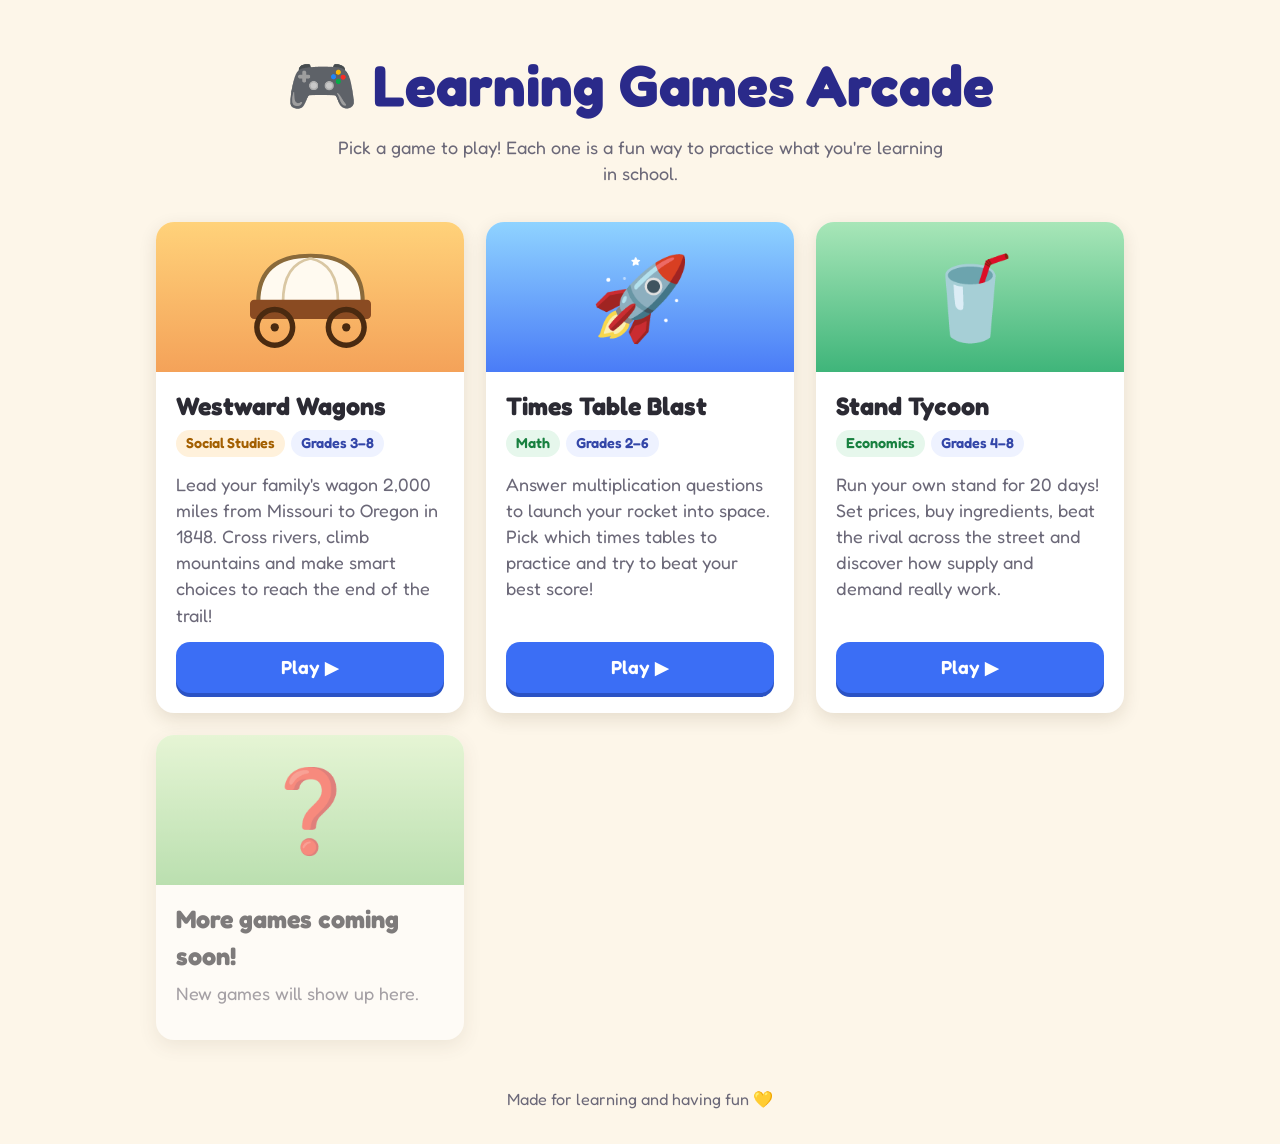
==== index.html @ be3e2dc5 "Add Stand Tycoon economics game A 20-day small-business simulation. Kids buy ingredients, set prices" ====
<!doctype html>
<html lang="en">
<head>
  <meta charset="utf-8">
  <meta name="viewport" content="width=device-width, initial-scale=1">
  <title>Learning Games Arcade</title>
  <link rel="preconnect" href="https://fonts.googleapis.com">
  <link href="https://fonts.googleapis.com/css2?family=Fredoka:wght@400;600;700&display=swap" rel="stylesheet">
  <link rel="stylesheet" href="css/style.css">
</head>
<body>
  <main class="wrap">
    <section class="hero">
      <h1>🎮 Learning Games Arcade</h1>
      <p>Pick a game to play! Each one is a fun way to practice what you're learning in school.</p>
    </section>

    <!--
      To add a new game:
        1. Make a folder in games/ (for example games/spelling/) with an index.html inside.
        2. Copy one of the <a class="game-card"> blocks below and change the link, art, title and text.
    -->
    <section class="game-grid">

      <a class="game-card" href="games/westward/index.html">
        <div class="art" style="background: linear-gradient(#ffd27a, #f4a259);">
          <svg viewBox="0 0 120 80" aria-hidden="true">
            <path d="M22 44 Q22 10 60 10 Q98 10 98 44 Z" fill="#fffaf0" stroke="#8a6a3a" stroke-width="3"/>
            <path d="M40 44 Q40 16 60 12 M80 44 Q80 16 60 12" fill="none" stroke="#d9c7a3" stroke-width="2"/>
            <rect x="16" y="42" width="88" height="14" rx="3" fill="#8a4b22"/>
            <circle cx="34" cy="62" r="13" fill="none" stroke="#4a2a10" stroke-width="4"/>
            <circle cx="86" cy="62" r="13" fill="none" stroke="#4a2a10" stroke-width="4"/>
            <circle cx="34" cy="62" r="3" fill="#4a2a10"/><circle cx="86" cy="62" r="3" fill="#4a2a10"/>
          </svg>
        </div>
        <div class="body">
          <h2>Westward Wagons</h2>
          <div class="tags">
            <span class="tag orange">Social Studies</span>
            <span class="tag">Grades 3–8</span>
          </div>
          <p>Lead your family's wagon 2,000 miles from Missouri to Oregon in 1848. Cross rivers, climb mountains and make smart choices to reach the end of the trail!</p>
          <span class="btn block">Play ▶</span>
        </div>
      </a>

      <a class="game-card" href="games/multiplication/index.html">
        <div class="art" style="background: linear-gradient(#8fd3ff, #4a7cf7);">🚀</div>
        <div class="body">
          <h2>Times Table Blast</h2>
          <div class="tags">
            <span class="tag green">Math</span>
            <span class="tag">Grades 2–6</span>
          </div>
          <p>Answer multiplication questions to launch your rocket into space. Pick which times tables to practice and try to beat your best score!</p>
          <span class="btn block">Play ▶</span>
        </div>
      </a>

      <a class="game-card" href="games/economics/index.html">
        <div class="art" style="background: linear-gradient(#a8e6b8, #3fb57a);">🥤</div>
        <div class="body">
          <h2>Stand Tycoon</h2>
          <div class="tags">
            <span class="tag green">Economics</span>
            <span class="tag">Grades 4–8</span>
          </div>
          <p>Run your own stand for 20 days! Set prices, buy ingredients, beat the rival across the street and discover how supply and demand really work.</p>
          <span class="btn block">Play ▶</span>
        </div>
      </a>

      <div class="game-card coming-soon">
        <div class="art" style="background: linear-gradient(#d7f5c8, #8fd18a);">❓</div>
        <div class="body">
          <h2>More games coming soon!</h2>
          <p>New games will show up here.</p>
        </div>
      </div>

    </section>
  </main>
  <footer class="footer">Made for learning and having fun 💛</footer>
</body>
</html>
---- css/style.css ----
/* Shared styles for the Learning Games Arcade */
:root {
  --bg: #fdf6e9;
  --surface: #ffffff;
  --text: #2b2a33;
  --muted: #6b6878;
  --primary: #3b6ef5;
  --primary-dark: #2a52c4;
  --good: #22a55b;
  --bad: #e2463b;
  --warn: #f2a516;
  --border: #e7dfcf;
  --shadow: 0 6px 18px rgba(60, 40, 10, 0.12);
  --radius: 18px;
  --font: "Fredoka", "Trebuchet MS", system-ui, sans-serif;
}

* { box-sizing: border-box; }

html, body {
  margin: 0;
  padding: 0;
  background: var(--bg);
  color: var(--text);
  font-family: var(--font);
  font-size: 18px;
  line-height: 1.45;
}

a { color: var(--primary); }

.wrap {
  max-width: 1000px;
  margin: 0 auto;
  padding: 16px;
}

/* ---------- Top bar ---------- */
.topbar {
  display: flex;
  align-items: center;
  justify-content: space-between;
  gap: 12px;
  padding: 12px 16px;
  background: var(--surface);
  border-bottom: 3px solid var(--border);
}
.topbar .home-link {
  text-decoration: none;
  font-weight: 600;
  color: var(--primary);
  font-size: 1rem;
  white-space: nowrap;
}
.topbar h1 {
  margin: 0;
  font-size: 1.3rem;
  text-align: center;
  flex: 1;
}
.topbar .spacer { width: 110px; }

/* ---------- Buttons ---------- */
.btn {
  display: inline-flex;
  align-items: center;
  justify-content: center;
  gap: 8px;
  font-family: inherit;
  font-size: 1.05rem;
  font-weight: 600;
  padding: 12px 22px;
  border: none;
  border-radius: 14px;
  background: var(--primary);
  color: #fff;
  cursor: pointer;
  box-shadow: 0 4px 0 var(--primary-dark);
  transition: transform 0.08s, box-shadow 0.08s, filter 0.15s;
  text-decoration: none;
  min-height: 48px;
}
.btn:hover { filter: brightness(1.07); }
.btn:active { transform: translateY(3px); box-shadow: 0 1px 0 var(--primary-dark); }
.btn:disabled { opacity: 0.45; cursor: not-allowed; }
.btn.secondary { background: #ece6d8; color: var(--text); box-shadow: 0 4px 0 #cfc5ae; }
.btn.good { background: var(--good); box-shadow: 0 4px 0 #17803f; }
.btn.warn { background: var(--warn); box-shadow: 0 4px 0 #c27f05; color: #2b2a33; }
.btn.small { padding: 8px 14px; font-size: 0.95rem; min-height: 40px; }
.btn.block { width: 100%; }

.card {
  background: var(--surface);
  border-radius: var(--radius);
  box-shadow: var(--shadow);
  padding: 20px;
}

.hidden { display: none !important; }

.muted { color: var(--muted); }

.center { text-align: center; }

/* ---------- Home page ---------- */
.hero {
  text-align: center;
  padding: 28px 16px 8px;
}
.hero h1 {
  font-size: clamp(2rem, 6vw, 3.2rem);
  margin: 0 0 6px;
  color: #2a2a8a;
}
.hero p { margin: 0 auto; max-width: 620px; color: var(--muted); }

.game-grid {
  display: grid;
  grid-template-columns: repeat(auto-fill, minmax(280px, 1fr));
  gap: 22px;
  margin-top: 28px;
}
.game-card {
  display: flex;
  flex-direction: column;
  background: var(--surface);
  border-radius: var(--radius);
  box-shadow: var(--shadow);
  overflow: hidden;
  text-decoration: none;
  color: inherit;
  transition: transform 0.15s, box-shadow 0.15s;
}
.game-card:hover { transform: translateY(-5px) rotate(-0.5deg); box-shadow: 0 12px 26px rgba(60, 40, 10, 0.18); }
.game-card .art {
  height: 150px;
  display: flex;
  align-items: center;
  justify-content: center;
  font-size: 4.5rem;
}
.game-card .art svg { height: 110px; width: auto; }
.game-card .body { padding: 16px 20px 20px; flex: 1; display: flex; flex-direction: column; }
.game-card h2 { margin: 0 0 6px; font-size: 1.4rem; }
.game-card p { margin: 0 0 14px; color: var(--muted); flex: 1; }
.tags { display: flex; flex-wrap: wrap; gap: 6px; margin-bottom: 14px; }
.tag {
  font-size: 0.8rem;
  font-weight: 600;
  padding: 3px 10px;
  border-radius: 999px;
  background: #eef2ff;
  color: #3346a8;
}
.tag.green { background: #e6f7ec; color: #17803f; }
.tag.orange { background: #fff1db; color: #a35f00; }
.game-card.coming-soon { opacity: 0.6; pointer-events: none; }

.footer { text-align: center; color: var(--muted); font-size: 0.9rem; padding: 32px 16px; }

@media (max-width: 520px) {
  html, body { font-size: 16px; }
  .topbar .spacer { display: none; }
  .topbar h1 { font-size: 1.1rem; }
}
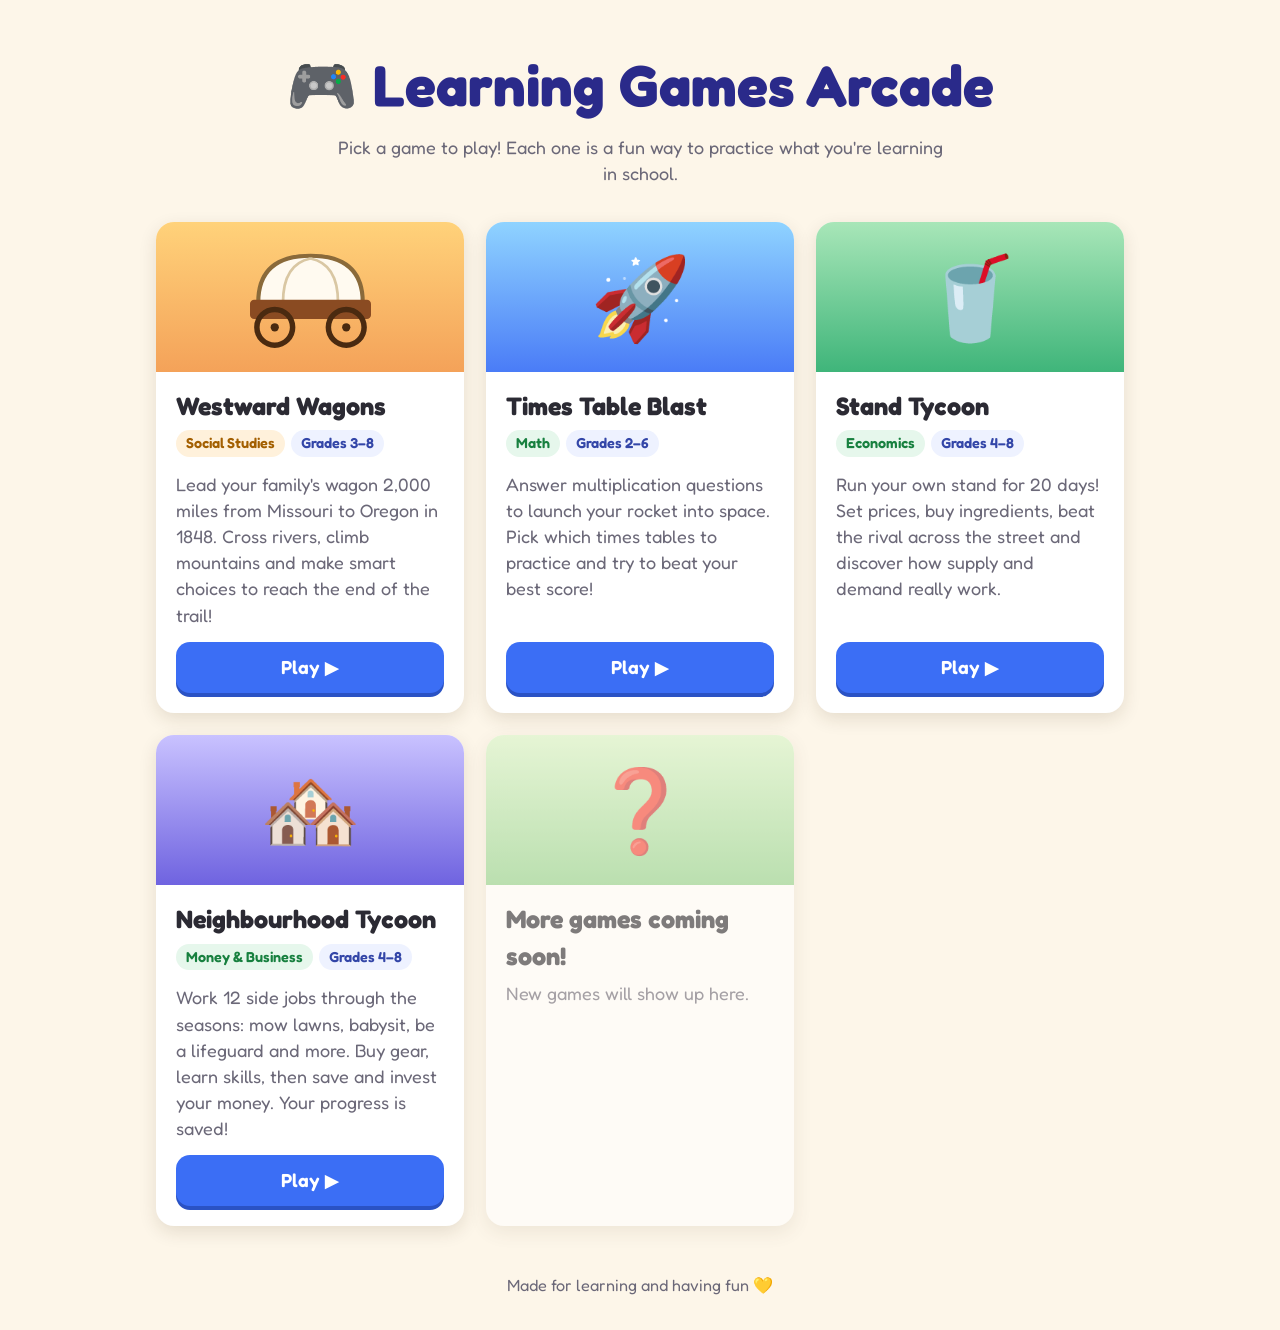
==== commit ba604e1e: "Add Neighbourhood Tycoon side-job game A season-by-season money game. Each week kids split limited f" ====
--- a/index.html
+++ b/index.html
@@ -70,6 +70,19 @@
         </div>
       </a>
 
+      <a class="game-card" href="games/neighbourhood/index.html">
+        <div class="art" style="background: linear-gradient(#c9c2ff, #6f63e0);">🏘️</div>
+        <div class="body">
+          <h2>Neighbourhood Tycoon</h2>
+          <div class="tags">
+            <span class="tag green">Money &amp; Business</span>
+            <span class="tag">Grades 4–8</span>
+          </div>
+          <p>Work 12 side jobs through the seasons: mow lawns, babysit, be a lifeguard and more. Buy gear, learn skills, then save and invest your money. Your progress is saved!</p>
+          <span class="btn block">Play ▶</span>
+        </div>
+      </a>
+
       <div class="game-card coming-soon">
         <div class="art" style="background: linear-gradient(#d7f5c8, #8fd18a);">❓</div>
         <div class="body">
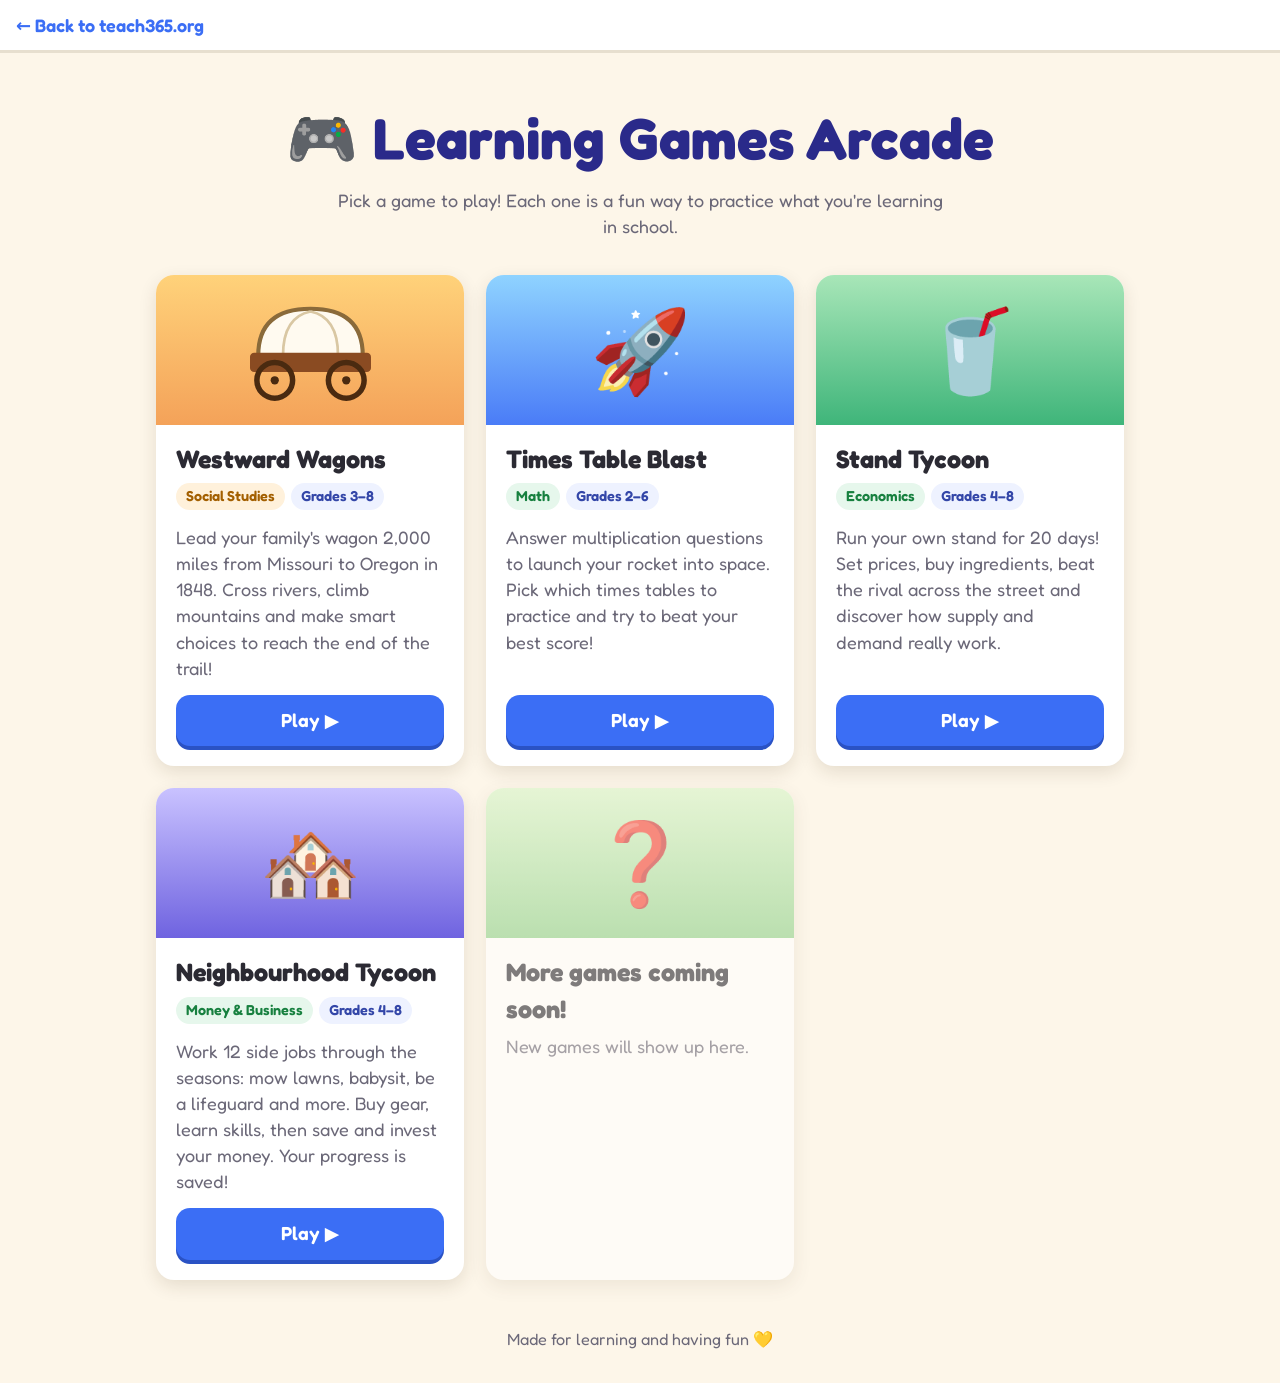
==== commit 096e8ad5: "Add teach365.org shortcut link to every page header Co-Authored-By: Claude Sonnet 5.5 <noreply@anthr" ====
--- a/index.html
+++ b/index.html
@@ -9,6 +9,10 @@
   <link rel="stylesheet" href="css/style.css">
 </head>
 <body>
+  <header class="topbar">
+    <a class="home-link" href="https://teach365.org">← Back to teach365.org</a>
+  </header>
+
   <main class="wrap">
     <section class="hero">
       <h1>🎮 Learning Games Arcade</h1>
--- a/css/style.css
+++ b/css/style.css
@@ -59,6 +59,7 @@
   flex: 1;
 }
 .topbar .spacer { width: 110px; }
+.topbar .ext-link { min-width: 110px; text-align: right; text-decoration: none; font-weight: 600; font-size: 0.95rem; color: var(--primary); white-space: nowrap; }
 
 /* ---------- Buttons ---------- */
 .btn {
@@ -161,5 +162,7 @@
 @media (max-width: 520px) {
   html, body { font-size: 16px; }
   .topbar .spacer { display: none; }
+  .topbar .ext-link { min-width: 0; font-size: 0.85rem; }
+  .topbar { padding: 10px 12px; gap: 8px; }
   .topbar h1 { font-size: 1.1rem; }
 }
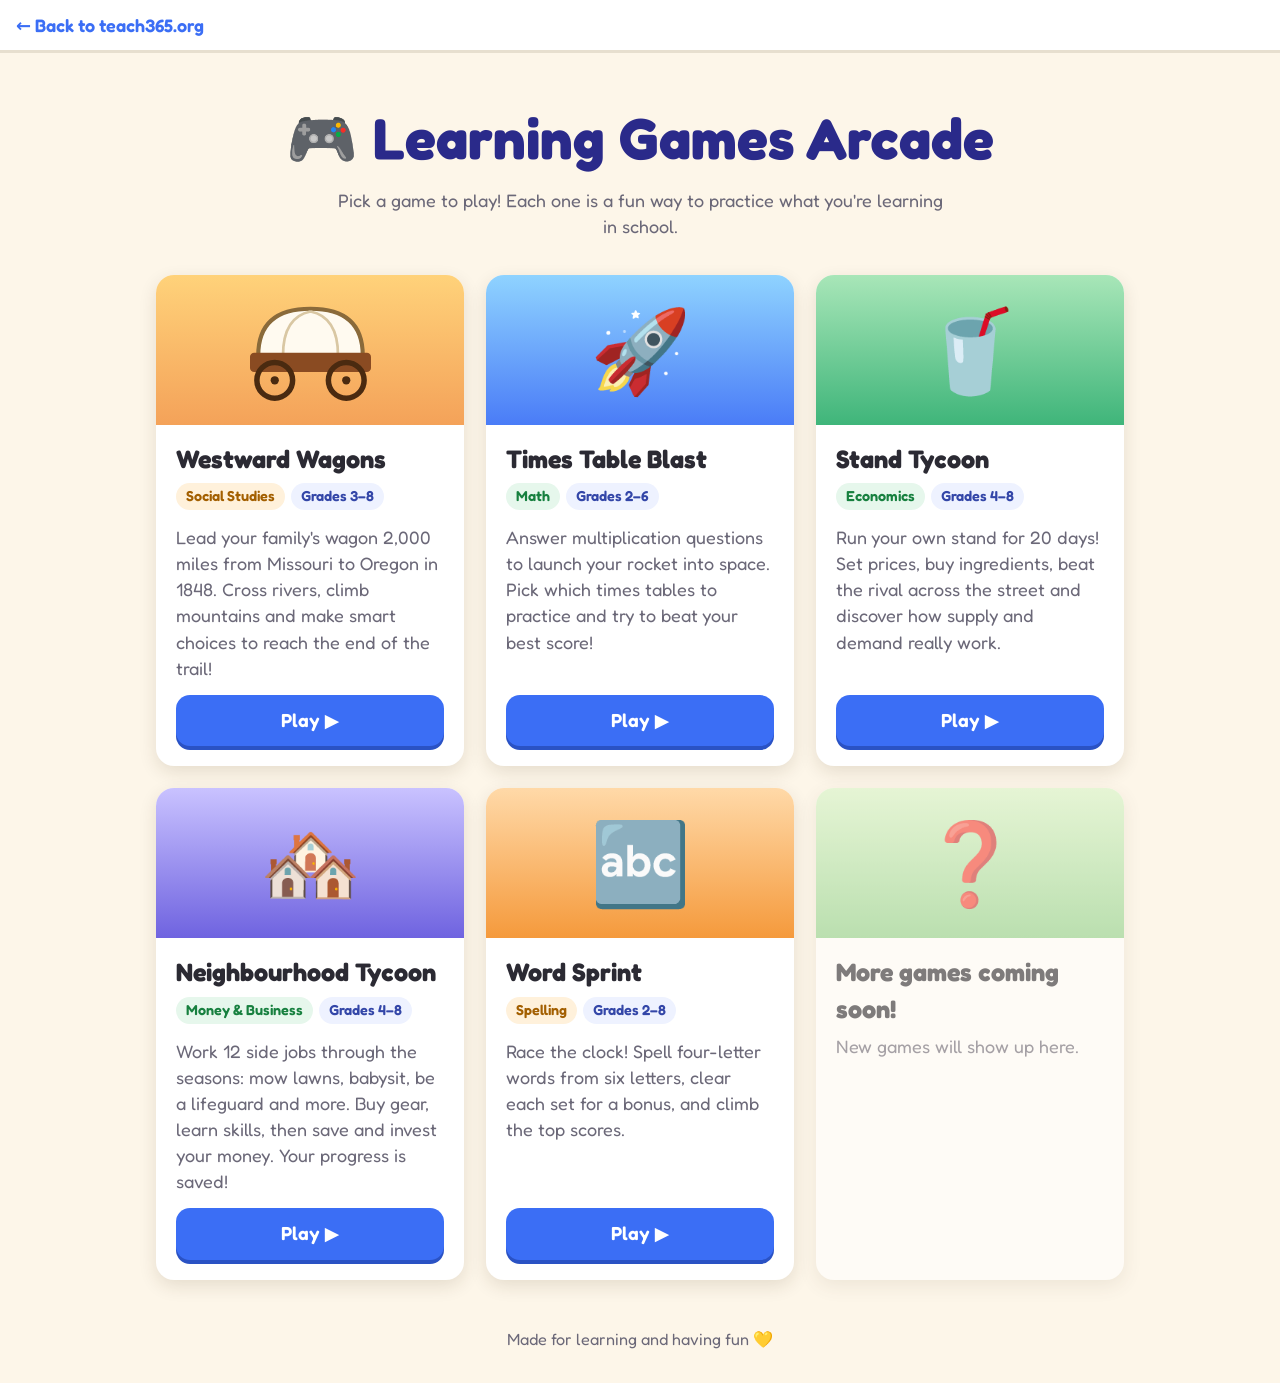
==== commit 51a85f75: "Add Word Sprint spelling game Pick a 1, 2 or 3 minute timer, get six letters (3 vowels + 3 consonant" ====
--- a/index.html
+++ b/index.html
@@ -87,6 +87,19 @@
         </div>
       </a>
 
+      <a class="game-card" href="games/wordsprint/index.html">
+        <div class="art" style="background: linear-gradient(#ffd9a8, #f59a3c);">🔤</div>
+        <div class="body">
+          <h2>Word Sprint</h2>
+          <div class="tags">
+            <span class="tag orange">Spelling</span>
+            <span class="tag">Grades 2–8</span>
+          </div>
+          <p>Race the clock! Spell four-letter words from six letters, clear each set for a bonus, and climb the top scores.</p>
+          <span class="btn block">Play ▶</span>
+        </div>
+      </a>
+
       <div class="game-card coming-soon">
         <div class="art" style="background: linear-gradient(#d7f5c8, #8fd18a);">❓</div>
         <div class="body">
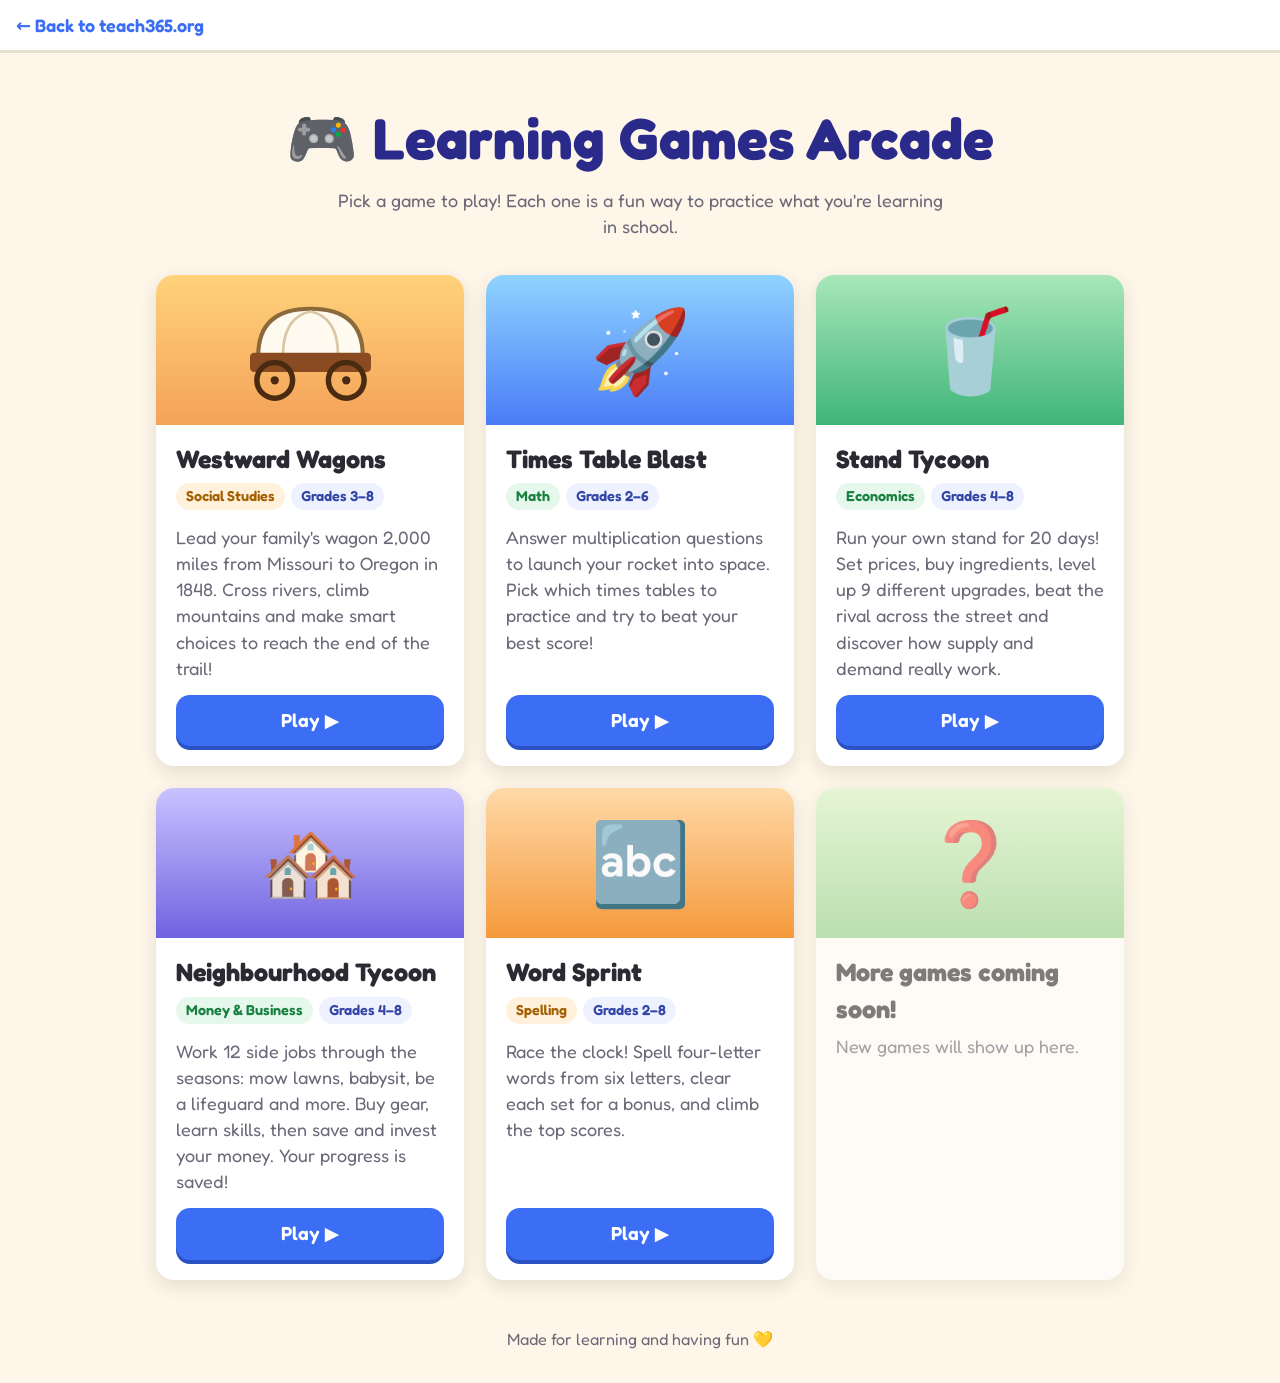
==== commit 9f41669f: "Stand Tycoon: 5-level upgrades and five new upgrades Every upgrade now has 5 levels, each costing mo" ====
--- a/index.html
+++ b/index.html
@@ -69,7 +69,7 @@
             <span class="tag green">Economics</span>
             <span class="tag">Grades 4–8</span>
           </div>
-          <p>Run your own stand for 20 days! Set prices, buy ingredients, beat the rival across the street and discover how supply and demand really work.</p>
+          <p>Run your own stand for 20 days! Set prices, buy ingredients, level up 9 different upgrades, beat the rival across the street and discover how supply and demand really work.</p>
           <span class="btn block">Play ▶</span>
         </div>
       </a>
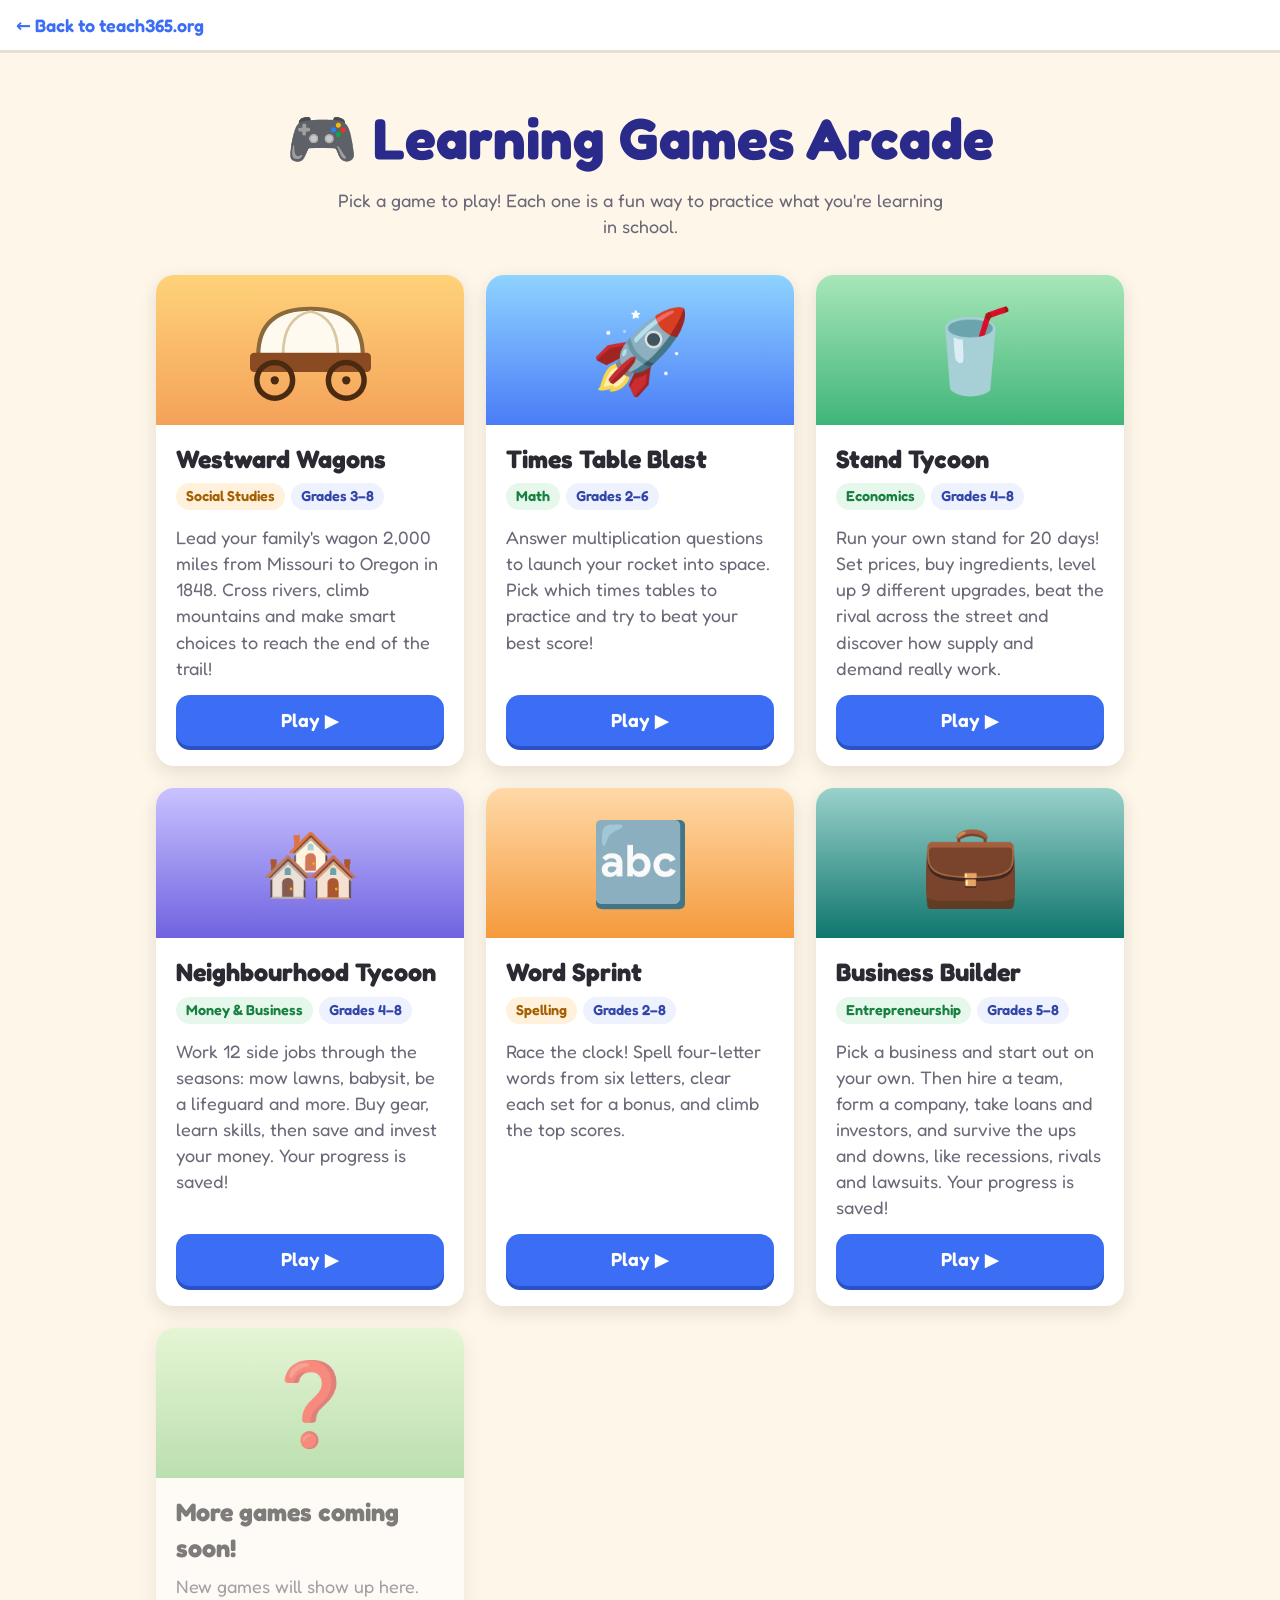
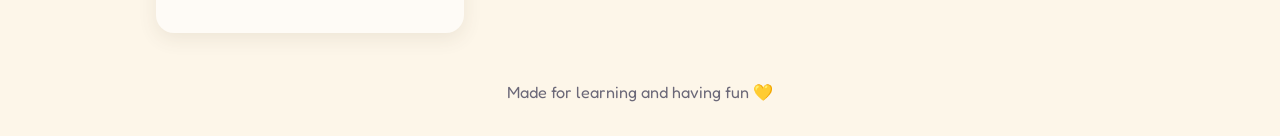
==== commit ebe04244: "Add Business Builder entrepreneurship game Pick one of 8 businesses and run it quarter by quarter fo" ====
--- a/index.html
+++ b/index.html
@@ -100,6 +100,19 @@
         </div>
       </a>
 
+      <a class="game-card" href="games/business/index.html">
+        <div class="art" style="background: linear-gradient(#9ad1cb, #0f766e);">💼</div>
+        <div class="body">
+          <h2>Business Builder</h2>
+          <div class="tags">
+            <span class="tag green">Entrepreneurship</span>
+            <span class="tag">Grades 5–8</span>
+          </div>
+          <p>Pick a business and start out on your own. Then hire a team, form a company, take loans and investors, and survive the ups and downs, like recessions, rivals and lawsuits. Your progress is saved!</p>
+          <span class="btn block">Play ▶</span>
+        </div>
+      </a>
+
       <div class="game-card coming-soon">
         <div class="art" style="background: linear-gradient(#d7f5c8, #8fd18a);">❓</div>
         <div class="body">
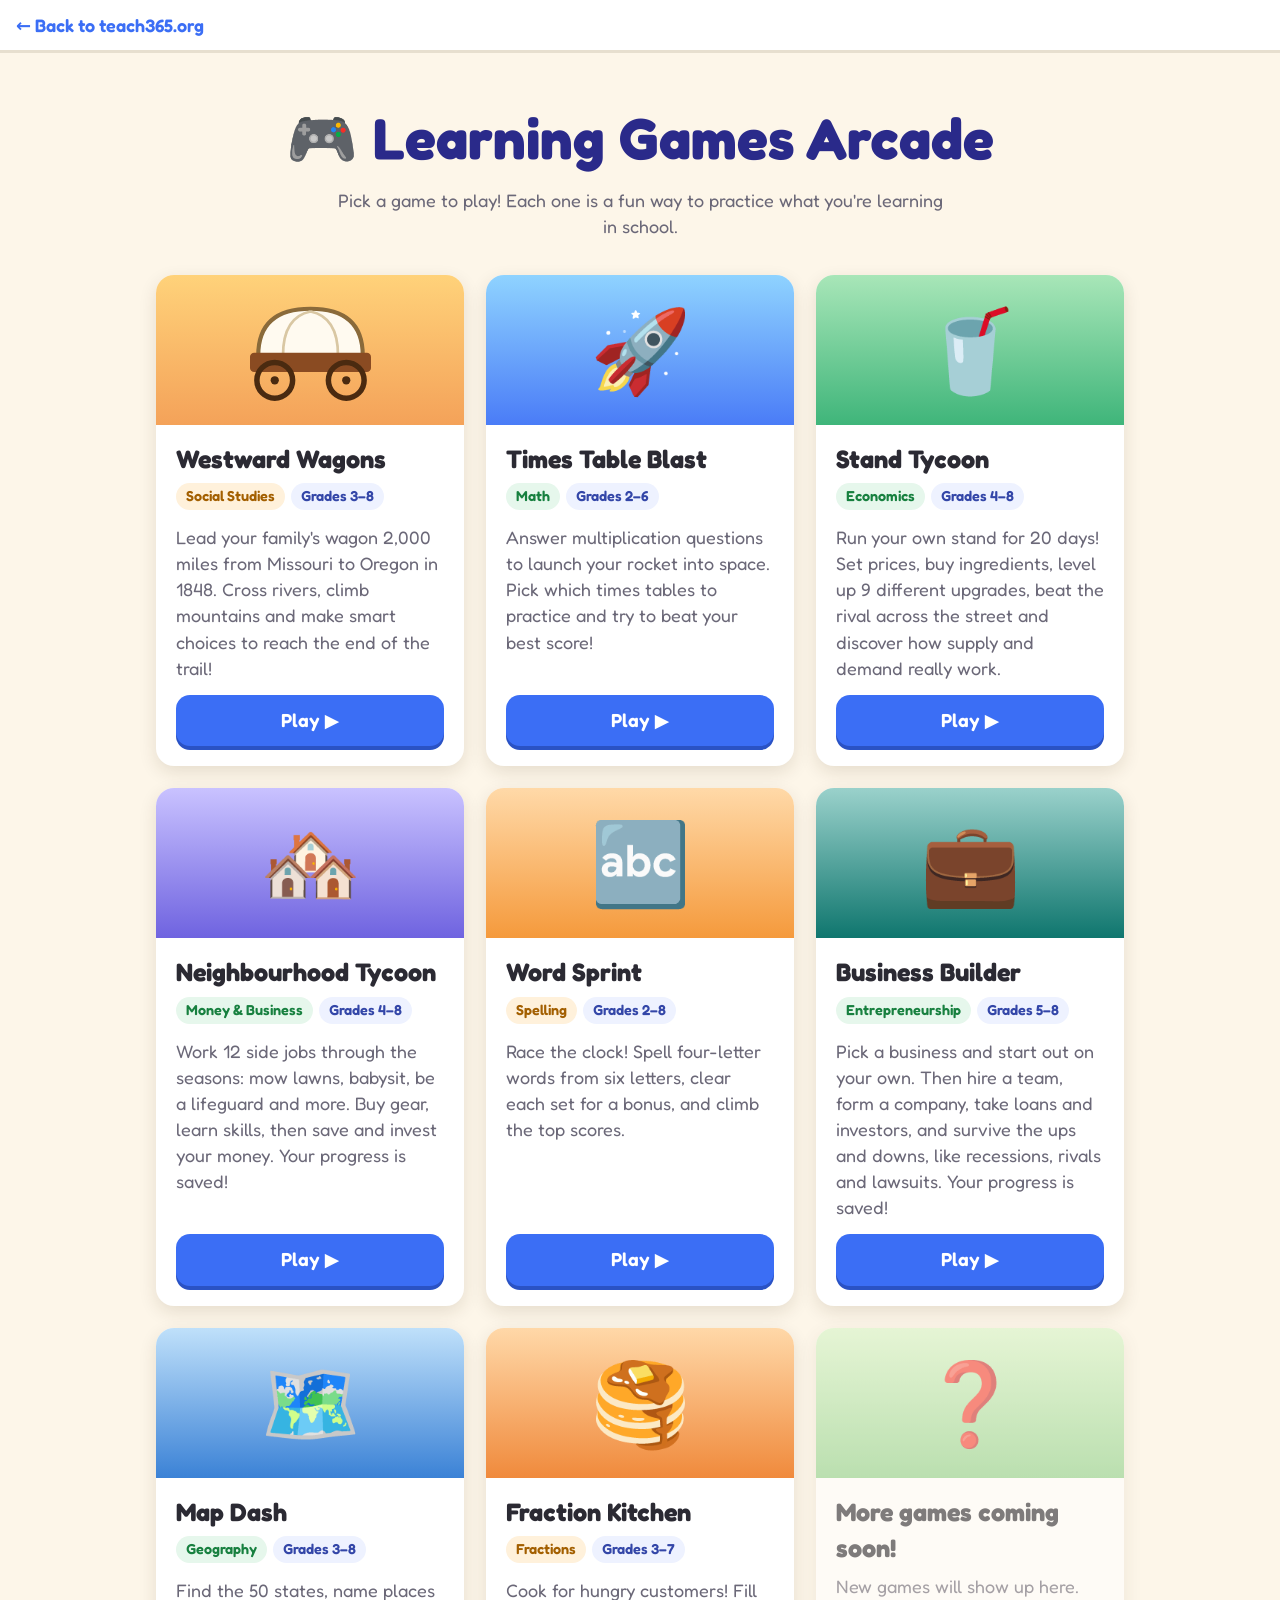
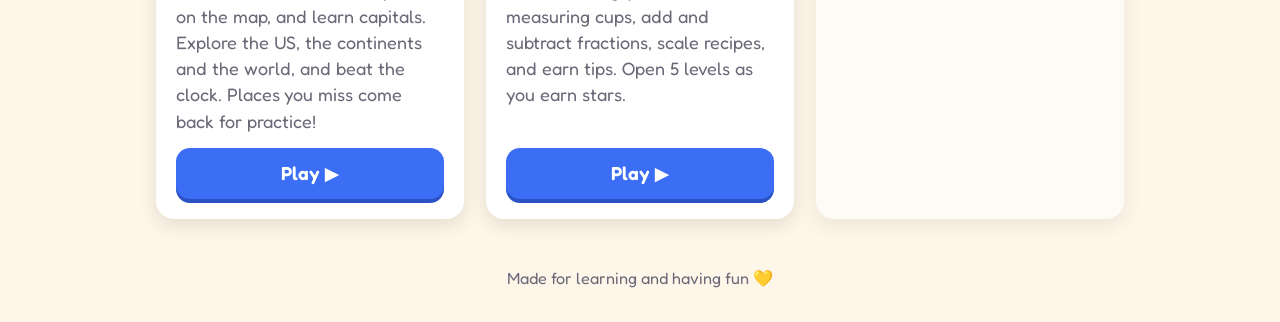
==== commit 3529f9c4: "Add Map Dash and Fraction Kitchen games, shared player picker Co-Authored-By: Claude Sonnet 5.5 <nor" ====
--- a/index.html
+++ b/index.html
@@ -113,6 +113,32 @@
         </div>
       </a>
 
+      <a class="game-card" href="games/mapdash/index.html">
+        <div class="art" style="background: linear-gradient(#bfe0fa, #3b82d6);">🗺️</div>
+        <div class="body">
+          <h2>Map Dash</h2>
+          <div class="tags">
+            <span class="tag green">Geography</span>
+            <span class="tag">Grades 3–8</span>
+          </div>
+          <p>Find the 50 states, name places on the map, and learn capitals. Explore the US, the continents and the world, and beat the clock. Places you miss come back for practice!</p>
+          <span class="btn block">Play ▶</span>
+        </div>
+      </a>
+
+      <a class="game-card" href="games/fractions/index.html">
+        <div class="art" style="background: linear-gradient(#ffd8a8, #f08a3c);">🥞</div>
+        <div class="body">
+          <h2>Fraction Kitchen</h2>
+          <div class="tags">
+            <span class="tag orange">Fractions</span>
+            <span class="tag">Grades 3–7</span>
+          </div>
+          <p>Cook for hungry customers! Fill measuring cups, add and subtract fractions, scale recipes, and earn tips. Open 5 levels as you earn stars.</p>
+          <span class="btn block">Play ▶</span>
+        </div>
+      </a>
+
       <div class="game-card coming-soon">
         <div class="art" style="background: linear-gradient(#d7f5c8, #8fd18a);">❓</div>
         <div class="body">
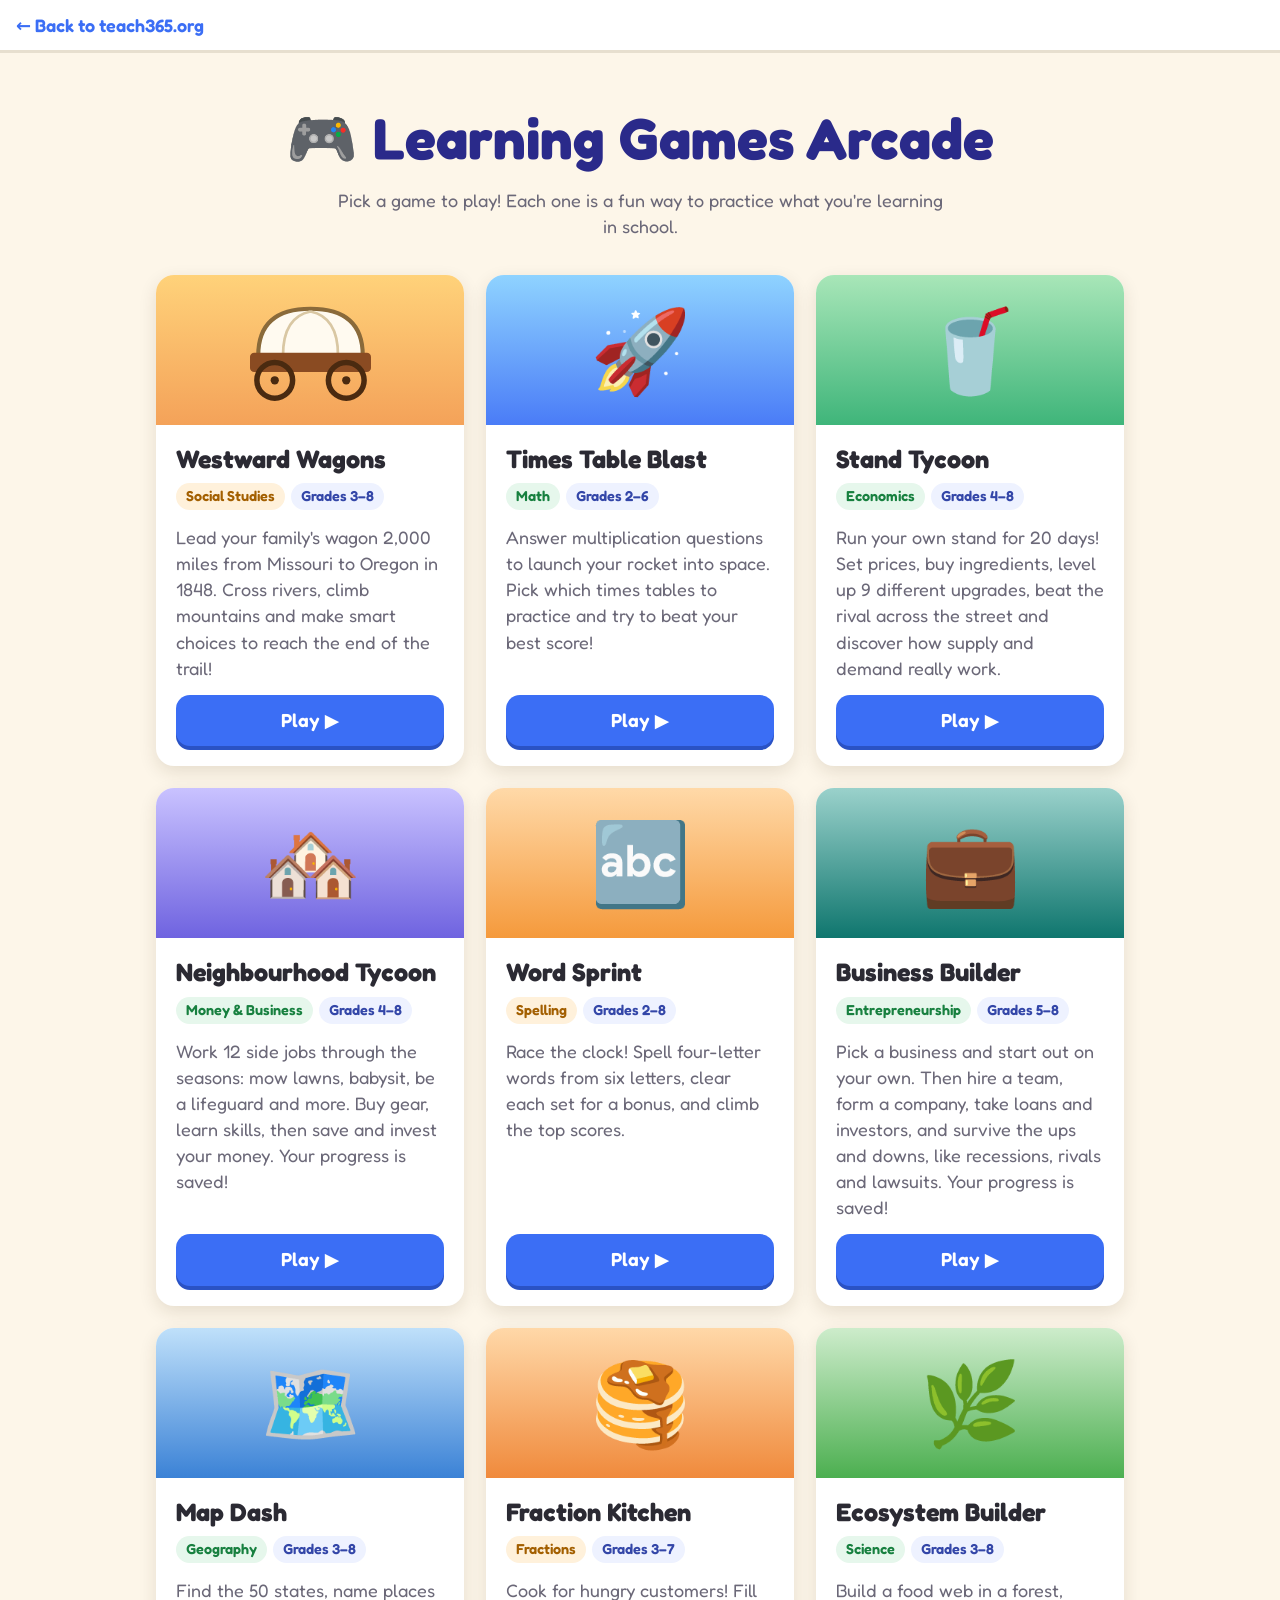
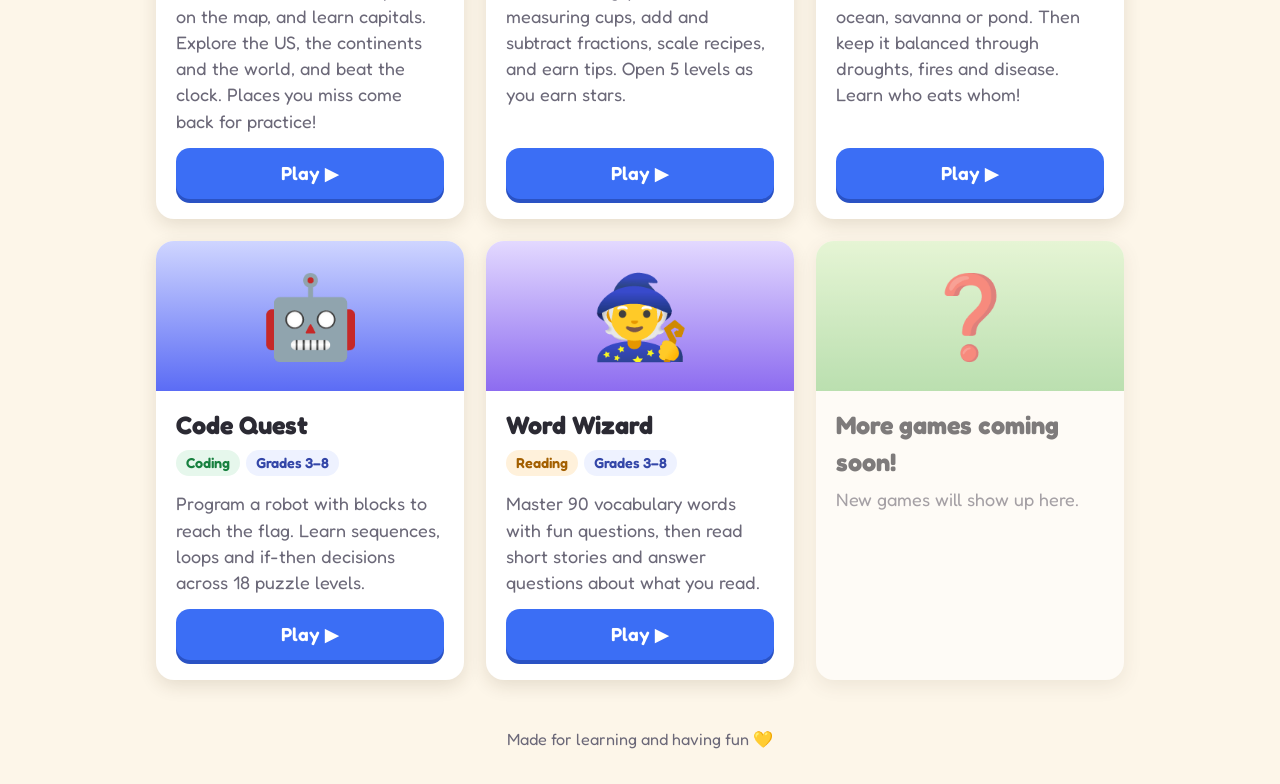
==== commit 73b870a3: "Add Ecosystem Builder, Code Quest and Word Wizard games Co-Authored-By: Claude Sonnet 5.5 <noreply@a" ====
--- a/index.html
+++ b/index.html
@@ -139,6 +139,45 @@
         </div>
       </a>
 
+      <a class="game-card" href="games/ecosystem/index.html">
+        <div class="art" style="background: linear-gradient(#cdeccb, #4caf50);">🌿</div>
+        <div class="body">
+          <h2>Ecosystem Builder</h2>
+          <div class="tags">
+            <span class="tag green">Science</span>
+            <span class="tag">Grades 3–8</span>
+          </div>
+          <p>Build a food web in a forest, ocean, savanna or pond. Then keep it balanced through droughts, fires and disease. Learn who eats whom!</p>
+          <span class="btn block">Play ▶</span>
+        </div>
+      </a>
+
+      <a class="game-card" href="games/codequest/index.html">
+        <div class="art" style="background: linear-gradient(#cfd5ff, #5b6cf5);">🤖</div>
+        <div class="body">
+          <h2>Code Quest</h2>
+          <div class="tags">
+            <span class="tag green">Coding</span>
+            <span class="tag">Grades 3–8</span>
+          </div>
+          <p>Program a robot with blocks to reach the flag. Learn sequences, loops and if-then decisions across 18 puzzle levels.</p>
+          <span class="btn block">Play ▶</span>
+        </div>
+      </a>
+
+      <a class="game-card" href="games/wordwizard/index.html">
+        <div class="art" style="background: linear-gradient(#e3d9ff, #8d6cf0);">🧙</div>
+        <div class="body">
+          <h2>Word Wizard</h2>
+          <div class="tags">
+            <span class="tag orange">Reading</span>
+            <span class="tag">Grades 3–8</span>
+          </div>
+          <p>Master 90 vocabulary words with fun questions, then read short stories and answer questions about what you read.</p>
+          <span class="btn block">Play ▶</span>
+        </div>
+      </a>
+
       <div class="game-card coming-soon">
         <div class="art" style="background: linear-gradient(#d7f5c8, #8fd18a);">❓</div>
         <div class="body">
